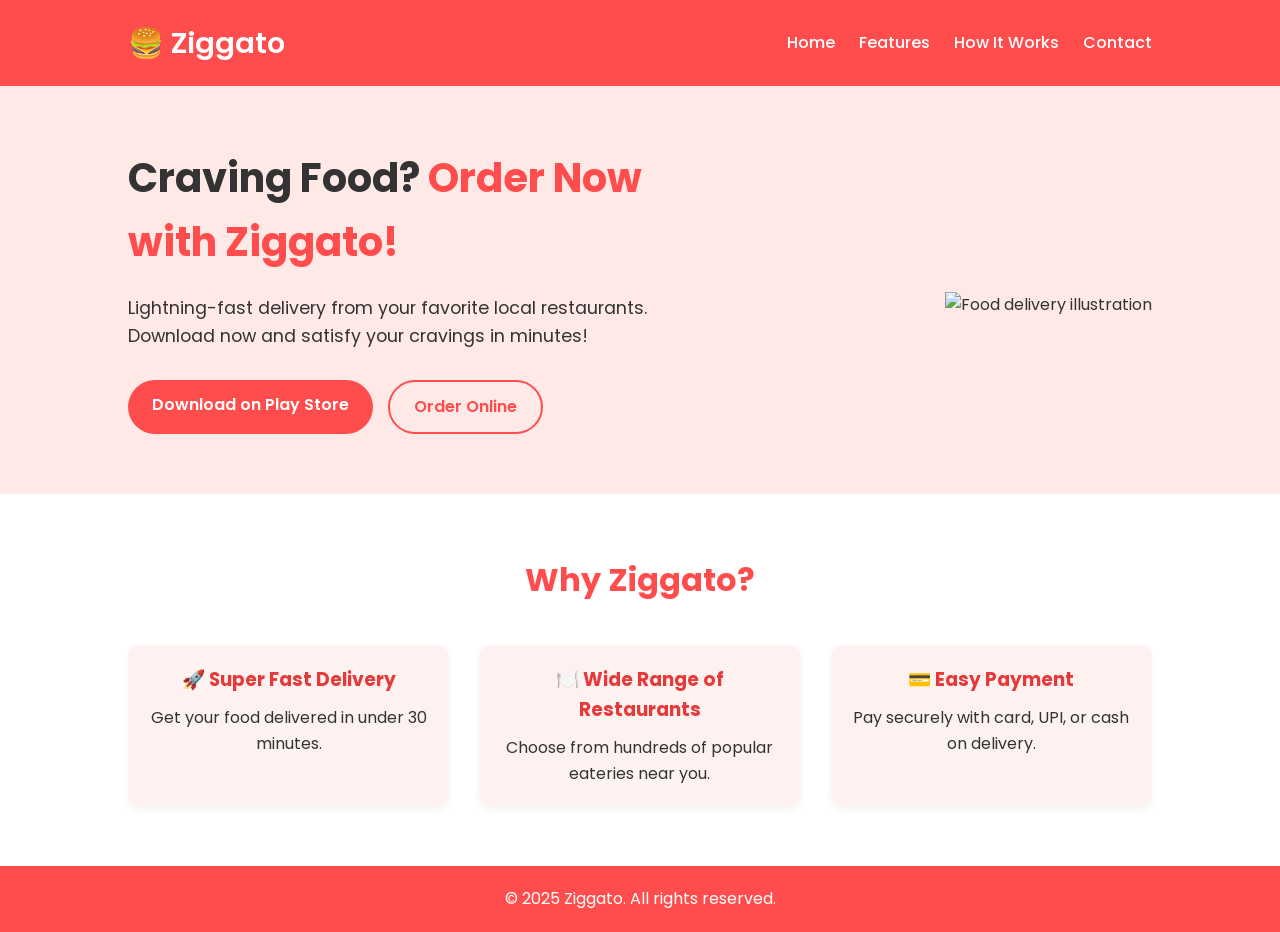
==== index.html @ 09b02a31 "ZIG-2: Created Flask login page #in-progress" ====
<!DOCTYPE html>
<html lang="en">
<head>
  <meta charset="UTF-8" />
  <meta name="viewport" content="width=device-width, initial-scale=1.0" />
  <title>Ziggato - Your Food, Delivered Fast</title>
  <link rel="stylesheet" href="style.css" />
  <link href="https://fonts.googleapis.com/css2?family=Poppins:wght@400;600&display=swap" rel="stylesheet">
</head>
<body>
  <header>
    <div class="logo">🍔 Ziggato</div>
    <nav>
      <a href="#">Home</a>
      <a href="#">Features</a>
      <a href="#">How It Works</a>
      <a href="#">Contact</a>
    </nav>
  </header>

  <section class="hero">
    <div class="hero-content">
      <h1>Craving Food? <span>Order Now with Ziggato!</span></h1>
      <p>Lightning-fast delivery from your favorite local restaurants. Download now and satisfy your cravings in minutes!</p>
      <div class="cta-buttons">
        <a href="#" class="btn">Download on Play Store</a>
        <a href="#" class="btn secondary">Order Online</a>
      </div>
    </div>
    <div class="hero-img">
      <img src="https://i.imgur.com/MDuS6z3.png" alt="Food delivery illustration" />
    </div>
  </section>

  <section class="features">
    <h2>Why Ziggato?</h2>
    <div class="features-grid">
      <div class="feature">
        <h3>🚀 Super Fast Delivery</h3>
        <p>Get your food delivered in under 30 minutes.</p>
      </div>
      <div class="feature">
        <h3>🍽️ Wide Range of Restaurants</h3>
        <p>Choose from hundreds of popular eateries near you.</p>
      </div>
      <div class="feature">
        <h3>💳 Easy Payment</h3>
        <p>Pay securely with card, UPI, or cash on delivery.</p>
      </div>
    </div>
  </section>

  <footer>
    <p>&copy; 2025 Ziggato. All rights reserved.</p>
  </footer>
</body>
</html>
---- style.css ----
* {
    margin: 0;
    padding: 0;
    box-sizing: border-box;
  }
  
  body {
    font-family: 'Poppins', sans-serif;
    color: #333;
    background-color: #fff;
    line-height: 1.6;
  }
  
  header {
    display: flex;
    justify-content: space-between;
    align-items: center;
    padding: 20px 10%;
    background-color: #ff4d4d;
    color: #fff;
  }
  
  header .logo {
    font-size: 1.8rem;
    font-weight: 600;
  }
  
  nav a {
    margin-left: 20px;
    color: #fff;
    text-decoration: none;
    font-weight: 500;
  }
  
  .hero {
    display: flex;
    justify-content: space-between;
    align-items: center;
    padding: 60px 10%;
    background: #ffe9e6;
    flex-wrap: wrap;
  }
  
  .hero-content {
    max-width: 600px;
  }
  
  .hero-content h1 {
    font-size: 2.5rem;
    margin-bottom: 20px;
  }
  
  .hero-content h1 span {
    color: #ff4d4d;
  }
  
  .hero-content p {
    font-size: 1.1rem;
    margin-bottom: 30px;
  }
  
  .cta-buttons {
    display: flex;
    gap: 15px;
  }
  
  .btn {
    padding: 12px 24px;
    background: #ff4d4d;
    color: #fff;
    border: none;
    border-radius: 30px;
    text-decoration: none;
    font-weight: 600;
    transition: 0.3s;
  }
  
  .btn:hover {
    background: #e63a3a;
  }
  
  .btn.secondary {
    background: transparent;
    border: 2px solid #ff4d4d;
    color: #ff4d4d;
  }
  
  .btn.secondary:hover {
    background: #ff4d4d;
    color: #fff;
  }
  
  .hero-img img {
    max-width: 400px;
    width: 100%;
    margin-top: 30px;
  }
  
  .features {
    padding: 60px 10%;
    text-align: center;
    background: #fff;
  }
  
  .features h2 {
    font-size: 2rem;
    margin-bottom: 40px;
    color: #ff4d4d;
  }
  
  .features-grid {
    display: flex;
    flex-wrap: wrap;
    gap: 30px;
    justify-content: center;
  }
  
  .feature {
    flex: 1 1 250px;
    background: #fef2f1;
    padding: 20px;
    border-radius: 12px;
    box-shadow: 0 4px 8px rgba(0,0,0,0.05);
  }
  
  .feature h3 {
    margin-bottom: 10px;
    color: #e63a3a;
  }
  
  footer {
    text-align: center;
    padding: 20px;
    background: #ff4d4d;
    color: #fff;
  }
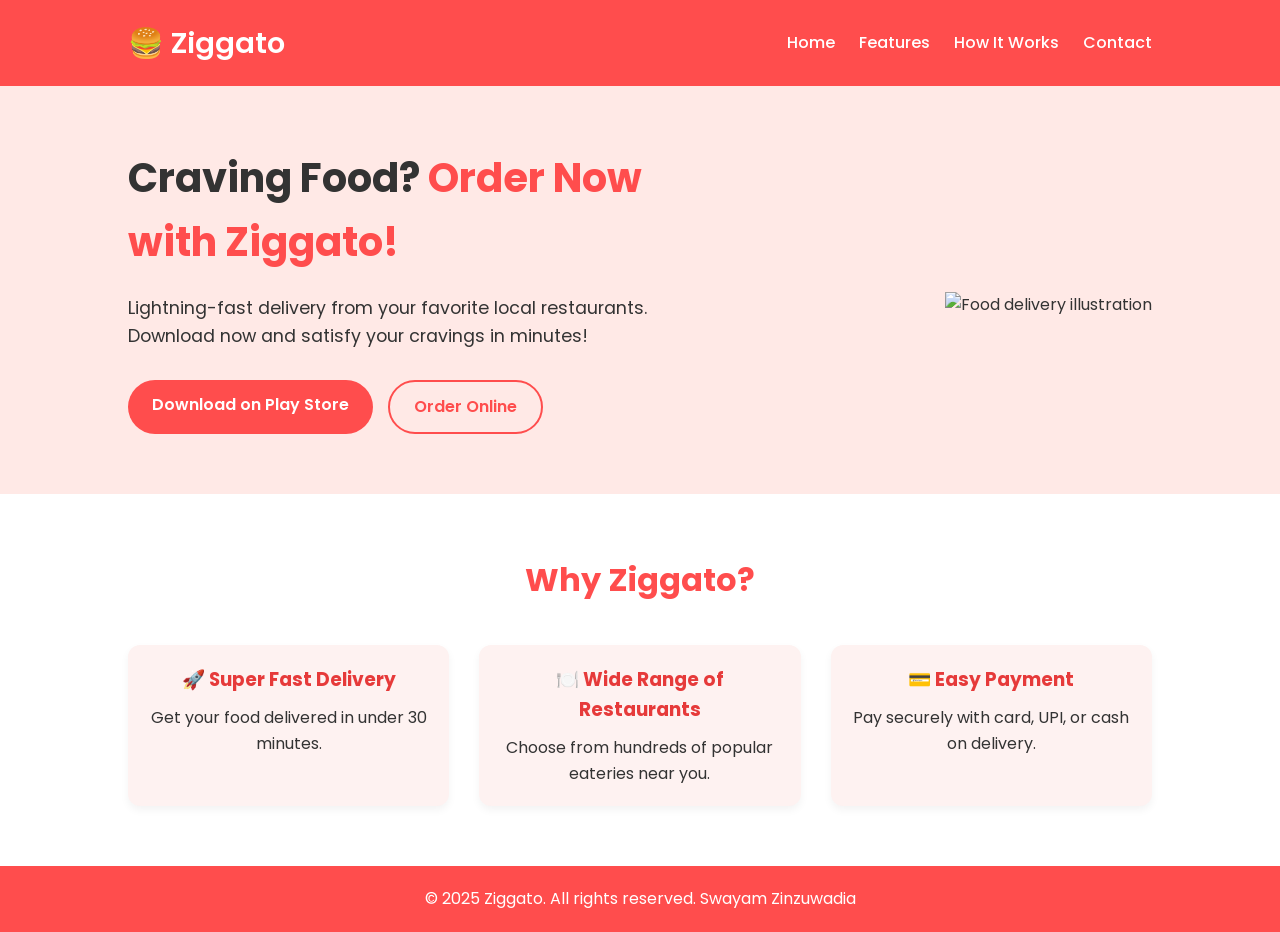
==== commit 980fb764: "ZIG-19 #in-progress working on UI" ====
--- a/index.html
+++ b/index.html
@@ -51,7 +51,7 @@
   </section>
 
   <footer>
-    <p>&copy; 2025 Ziggato. All rights reserved.</p>
+    <p>&copy; 2025 Ziggato. All rights reserved. Swayam Zinzuwadia</p>
   </footer>
 </body>
 </html>
--- a/style.css
+++ b/style.css
@@ -133,5 +133,8 @@
     padding: 20px;
     background: #ff4d4d;
     color: #fff;
+
+
+    
   }
   
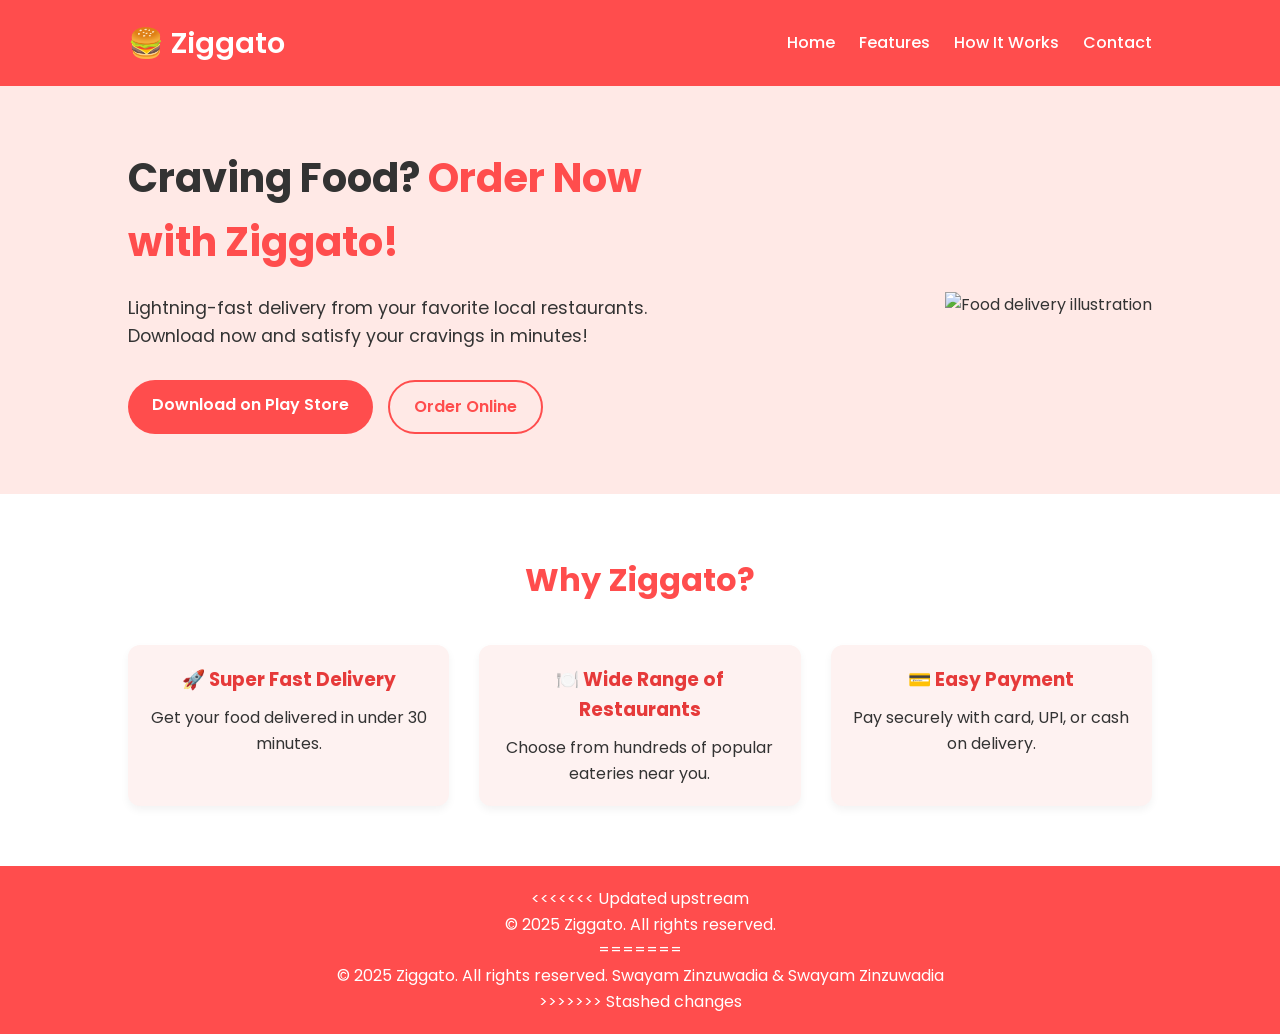
==== commit dcfbdd71: "ZIG-20 #in-progress Starting homepage layout" ====
--- a/index.html
+++ b/index.html
@@ -51,7 +51,11 @@
   </section>
 
   <footer>
-    <p>&copy; 2025 Ziggato. All rights reserved. Swayam Zinzuwadia</p>
+<<<<<<< Updated upstream
+    <p>&copy; 2025 Ziggato. All rights reserved.</p>
+=======
+    <p>&copy; 2025 Ziggato. All rights reserved. Swayam Zinzuwadia & Swayam Zinzuwadia</p>
+>>>>>>> Stashed changes
   </footer>
 </body>
 </html>
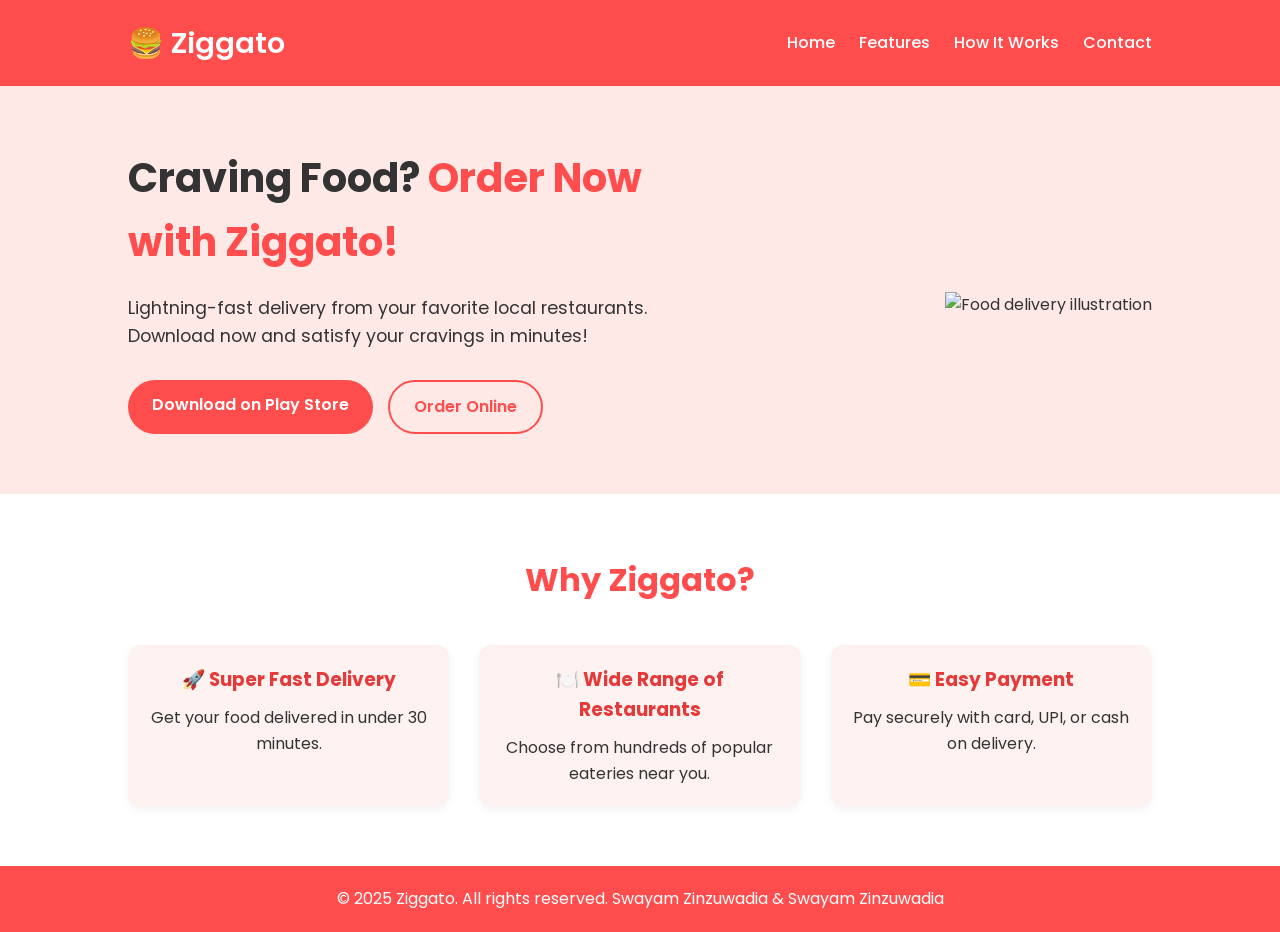
==== commit 473d4e08: "Merge branch 'main' into ZIG-20-react-menu-cart-checkout" ====
--- a/index.html
+++ b/index.html
@@ -51,11 +51,8 @@
   </section>
 
   <footer>
-<<<<<<< Updated upstream
-    <p>&copy; 2025 Ziggato. All rights reserved.</p>
-=======
+
     <p>&copy; 2025 Ziggato. All rights reserved. Swayam Zinzuwadia & Swayam Zinzuwadia</p>
->>>>>>> Stashed changes
   </footer>
 </body>
 </html>
